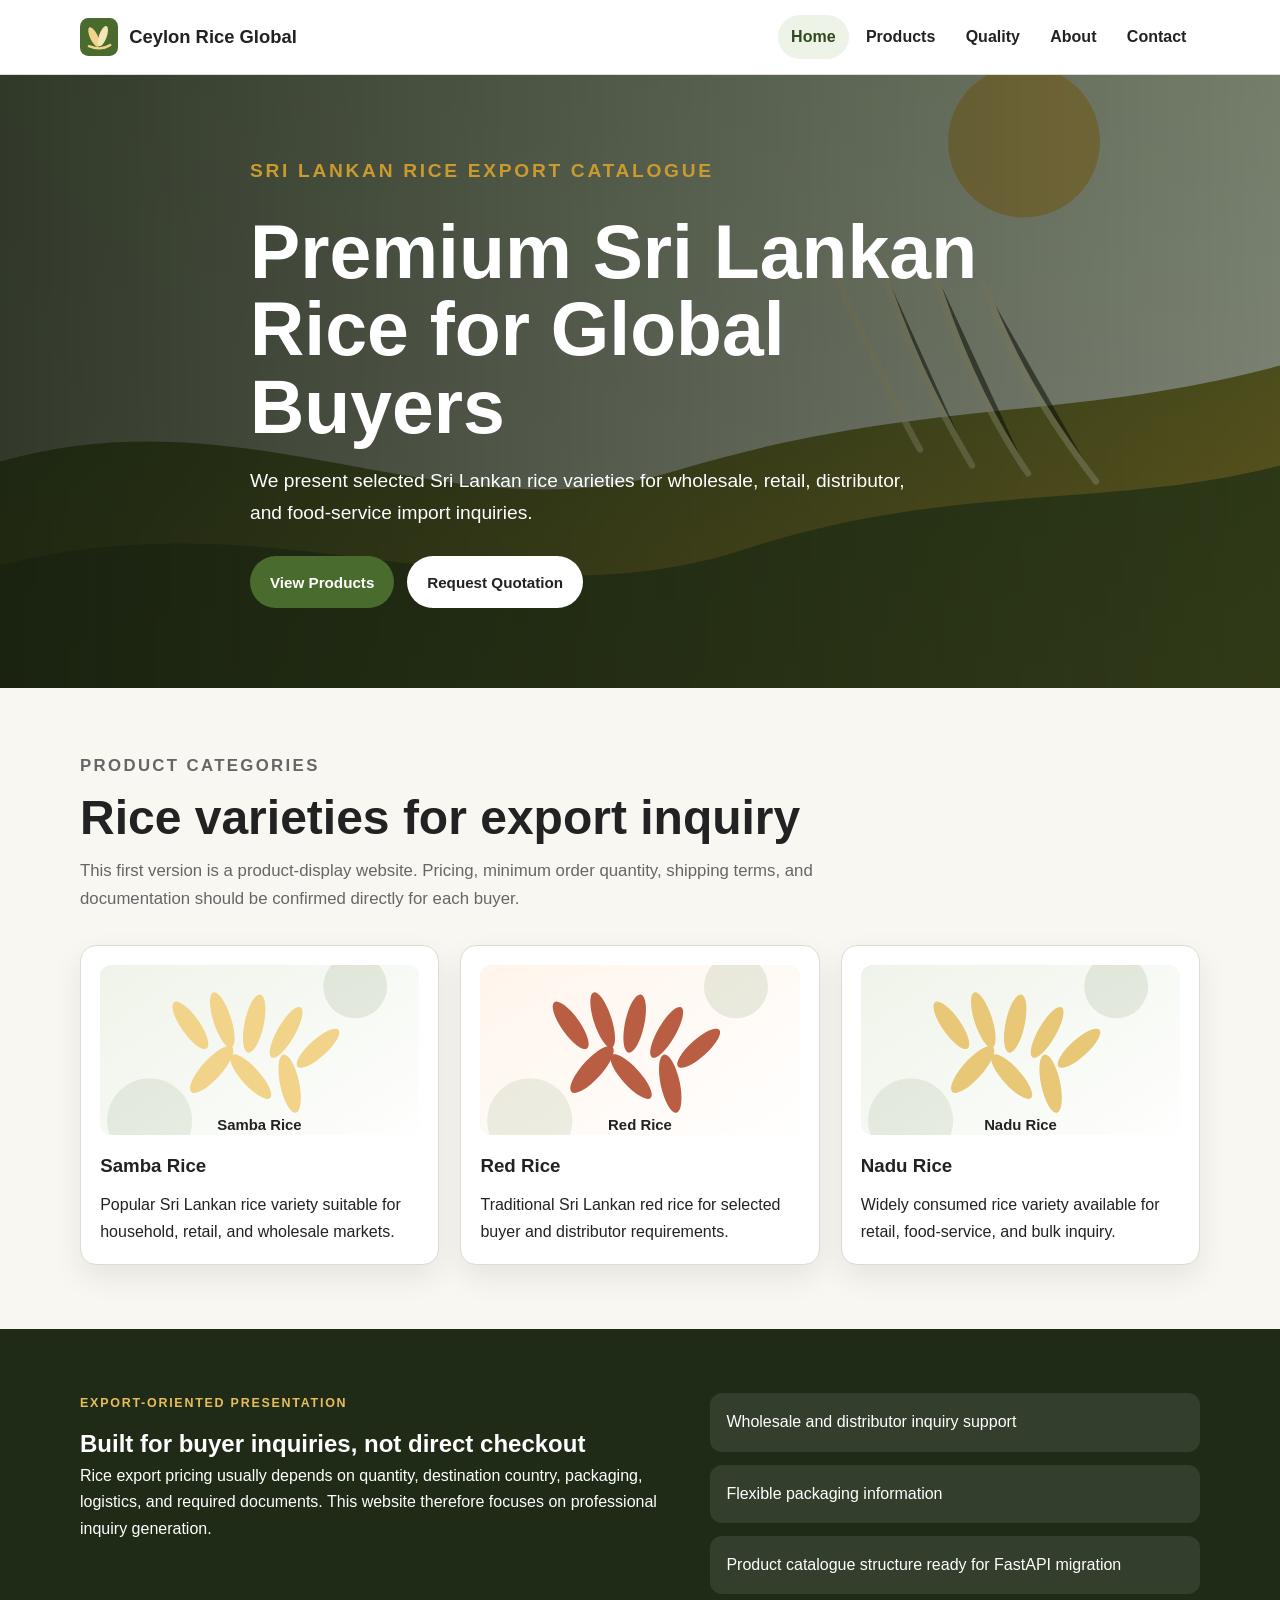
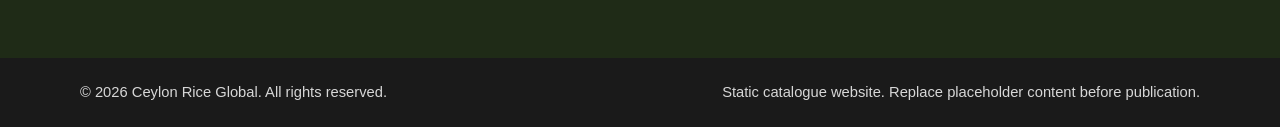
==== index.html @ e0cfc541 "Initial rice export website" ====
<!DOCTYPE html>
<html lang="en">
<head>
  <meta charset="UTF-8" />
  <meta name="viewport" content="width=device-width, initial-scale=1.0" />

  <title>Ceylon Rice Global | Sri Lankan Rice Export Supplier</title>
  <meta name="description" content="A Sri Lankan rice export catalogue website for wholesale buyers, distributors, importers, and food-service businesses." />
  <link rel="icon" href="images/favicon.svg" type="image/svg+xml" />
  <link rel="stylesheet" href="css/style.css" />
</head>
<body>

<header class="site-header">
  <div class="container nav">
    <a class="brand" href="index.html" aria-label="Ceylon Rice Global home">
      <img src="images/favicon.svg" alt="" />
      <span>Ceylon Rice Global</span>
    </a>

    <nav aria-label="Main navigation">
      <a href="index.html" class="active">Home</a>
<a href="products.html" class="">Products</a>
<a href="quality.html" class="">Quality</a>
<a href="about.html" class="">About</a>
<a href="contact.html" class="">Contact</a>
    </nav>
  </div>
</header>

<main>
  <section class="hero">
    <div class="container hero-content">
      <p class="eyebrow">Sri Lankan Rice Export Catalogue</p>
      <h1>Premium Sri Lankan Rice for Global Buyers</h1>
      <p>
        We present selected Sri Lankan rice varieties for wholesale, retail,
        distributor, and food-service import inquiries.
      </p>

      <div class="hero-actions">
        <a class="btn primary" href="products.html">View Products</a>
        <a class="btn secondary" href="contact.html">Request Quotation</a>
      </div>
    </div>
  </section>

  <section class="container section">
    <div class="section-heading">
      <p class="eyebrow">Product categories</p>
      <h2>Rice varieties for export inquiry</h2>
      <p>
        This first version is a product-display website. Pricing, minimum order quantity,
        shipping terms, and documentation should be confirmed directly for each buyer.
      </p>
    </div>

    <div class="cards">
      <article class="card">
        <img src="images/samba-rice.svg" alt="Samba rice illustration" />
        <h3>Samba Rice</h3>
        <p>Popular Sri Lankan rice variety suitable for household, retail, and wholesale markets.</p>
      </article>

      <article class="card">
        <img src="images/red-rice.svg" alt="Red rice illustration" />
        <h3>Red Rice</h3>
        <p>Traditional Sri Lankan red rice for selected buyer and distributor requirements.</p>
      </article>

      <article class="card">
        <img src="images/nadu-rice.svg" alt="Nadu rice illustration" />
        <h3>Nadu Rice</h3>
        <p>Widely consumed rice variety available for retail, food-service, and bulk inquiry.</p>
      </article>
    </div>
  </section>

  <section class="feature-band">
    <div class="container feature-grid">
      <div>
        <p class="eyebrow">Export-oriented presentation</p>
        <h2>Built for buyer inquiries, not direct checkout</h2>
        <p>
          Rice export pricing usually depends on quantity, destination country,
          packaging, logistics, and required documents. This website therefore
          focuses on professional inquiry generation.
        </p>
      </div>

      <div class="feature-list">
        <p>Wholesale and distributor inquiry support</p>
        <p>Flexible packaging information</p>
        <p>Product catalogue structure ready for FastAPI migration</p>
      </div>
    </div>
  </section>
</main>

<footer class="site-footer">
  <div class="container footer-grid">
    <p>&copy; 2026 Ceylon Rice Global. All rights reserved.</p>
    <p>Static catalogue website. Replace placeholder content before publication.</p>
  </div>
</footer>

</body>
</html>
---- css/style.css ----
* {
  box-sizing: border-box;
  margin: 0;
  padding: 0;
}

:root {
  --bg: #f8f7f2;
  --surface: #ffffff;
  --text: #222222;
  --muted: #666666;
  --line: #dedbd2;
  --primary: #496b2d;
  --primary-dark: #31491f;
  --accent: #c99a2e;
  --danger-bg: #fff4e5;
  --danger-border: #f0c26b;
  --radius: 16px;
  --shadow: 0 12px 30px rgba(0, 0, 0, 0.08);
}

body {
  font-family: Arial, Helvetica, sans-serif;
  line-height: 1.65;
  color: var(--text);
  background: var(--bg);
}

img {
  max-width: 100%;
  display: block;
}

a {
  color: var(--primary-dark);
}

.container {
  width: min(92%, 1120px);
  margin: 0 auto;
}

.site-header {
  background: rgba(255, 255, 255, 0.95);
  border-bottom: 1px solid var(--line);
  position: sticky;
  top: 0;
  z-index: 20;
  backdrop-filter: blur(10px);
}

.nav {
  min-height: 74px;
  display: flex;
  justify-content: space-between;
  align-items: center;
  gap: 1.5rem;
}

.brand {
  display: inline-flex;
  align-items: center;
  gap: 0.7rem;
  text-decoration: none;
  color: var(--text);
  font-weight: 800;
  font-size: 1.15rem;
}

.brand img {
  width: 38px;
  height: 38px;
}

nav {
  display: flex;
  gap: 0.2rem;
  flex-wrap: wrap;
  justify-content: flex-end;
}

nav a {
  text-decoration: none;
  color: var(--text);
  font-weight: 700;
  padding: 0.55rem 0.85rem;
  border-radius: 999px;
}

nav a:hover,
nav a.active {
  background: #eef3e8;
  color: var(--primary-dark);
}

.hero {
  min-height: 560px;
  color: white;
  display: flex;
  align-items: center;
  background:
    linear-gradient(90deg, rgba(20, 27, 13, 0.86), rgba(20, 27, 13, 0.52)),
    url("../images/rice-hero.svg");
  background-size: cover;
  background-position: center;
}

.hero-content {
  max-width: 780px;
  padding: 5rem 0;
}

.eyebrow {
  text-transform: uppercase;
  letter-spacing: 0.14em;
  font-size: 0.78rem;
  font-weight: 800;
  color: var(--accent);
  margin-bottom: 0.6rem;
}

.hero h1 {
  font-size: clamp(2.4rem, 6vw, 4.7rem);
  line-height: 1.03;
  margin-bottom: 1.2rem;
}

.hero p {
  font-size: 1.2rem;
  max-width: 660px;
  margin-bottom: 1.7rem;
}

.hero-actions,
.actions {
  display: flex;
  gap: 0.8rem;
  flex-wrap: wrap;
}

.btn {
  display: inline-flex;
  align-items: center;
  justify-content: center;
  border: 0;
  text-decoration: none;
  border-radius: 999px;
  padding: 0.85rem 1.25rem;
  font-weight: 800;
  cursor: pointer;
  font-size: 0.95rem;
}

.btn.primary {
  background: var(--primary);
  color: white;
}

.btn.primary:hover {
  background: var(--primary-dark);
}

.btn.secondary {
  background: white;
  color: var(--text);
}

.section {
  padding: 4rem 0;
}

.page {
  min-height: 70vh;
}

.section-heading {
  max-width: 780px;
  margin-bottom: 2rem;
}

.section-heading h1,
.section-heading h2 {
  font-size: clamp(2rem, 4vw, 3rem);
  line-height: 1.15;
  margin-bottom: 0.8rem;
}

.section-heading p {
  color: var(--muted);
  font-size: 1.05rem;
}

.cards,
.product-grid,
.content-grid {
  display: grid;
  grid-template-columns: repeat(3, minmax(0, 1fr));
  gap: 1.3rem;
}

.card,
.product-card,
.panel {
  background: var(--surface);
  border: 1px solid var(--line);
  border-radius: var(--radius);
  box-shadow: var(--shadow);
}

.card {
  padding: 1.2rem;
}

.card img {
  width: 100%;
  height: 170px;
  object-fit: cover;
  border-radius: 12px;
  margin-bottom: 1rem;
  background: #eef3e8;
}

.card h3,
.panel h2,
.product-card h3 {
  margin-bottom: 0.65rem;
}

.product-card {
  overflow: hidden;
}

.product-card img {
  width: 100%;
  height: 220px;
  object-fit: cover;
  background: #eef3e8;
}

.product-content {
  padding: 1.2rem;
}

.product-content p {
  margin-bottom: 0.65rem;
}

.meta {
  color: var(--muted);
  font-size: 0.95rem;
}

.badges {
  display: flex;
  flex-wrap: wrap;
  gap: 0.45rem;
  margin: 0.8rem 0 1rem;
}

.badge {
  background: #eef3e8;
  color: var(--primary-dark);
  border-radius: 999px;
  padding: 0.25rem 0.65rem;
  font-weight: 700;
  font-size: 0.82rem;
}

.feature-band {
  background: #1f2b17;
  color: white;
  padding: 4rem 0;
}

.feature-band .eyebrow {
  color: #e7be5a;
}

.feature-grid,
.about-layout,
.contact-layout {
  display: grid;
  grid-template-columns: 1.1fr 0.9fr;
  gap: 2rem;
  align-items: start;
}

.feature-list {
  display: grid;
  gap: 0.8rem;
}

.feature-list p {
  background: rgba(255, 255, 255, 0.09);
  padding: 1rem;
  border-radius: 12px;
}

.panel {
  padding: 1.4rem;
}

.panel ul {
  margin-left: 1.2rem;
}

.panel li {
  margin-bottom: 0.5rem;
}

.warning {
  background: var(--danger-bg);
  border-color: var(--danger-border);
}

.about-layout p {
  margin-bottom: 1rem;
}

form {
  display: grid;
  gap: 1rem;
}

label {
  display: grid;
  gap: 0.35rem;
  font-weight: 700;
}

input,
textarea {
  width: 100%;
  border: 1px solid var(--line);
  border-radius: 10px;
  padding: 0.85rem;
  font: inherit;
  background: white;
}

textarea {
  resize: vertical;
}

.small-note {
  color: var(--muted);
  font-size: 0.92rem;
  margin-top: 1rem;
}

.site-footer {
  background: #1a1a1a;
  color: white;
  padding: 1.4rem 0;
}

.footer-grid {
  display: flex;
  justify-content: space-between;
  gap: 1rem;
  flex-wrap: wrap;
  color: #d7d7d7;
  font-size: 0.92rem;
}

@media (max-width: 850px) {
  .nav,
  .feature-grid,
  .about-layout,
  .contact-layout {
    grid-template-columns: 1fr;
    flex-direction: column;
  }

  .nav {
    align-items: flex-start;
    padding: 1rem 0;
  }

  nav {
    justify-content: flex-start;
  }

  .cards,
  .product-grid,
  .content-grid {
    grid-template-columns: 1fr;
  }

  .hero {
    min-height: 500px;
  }
}
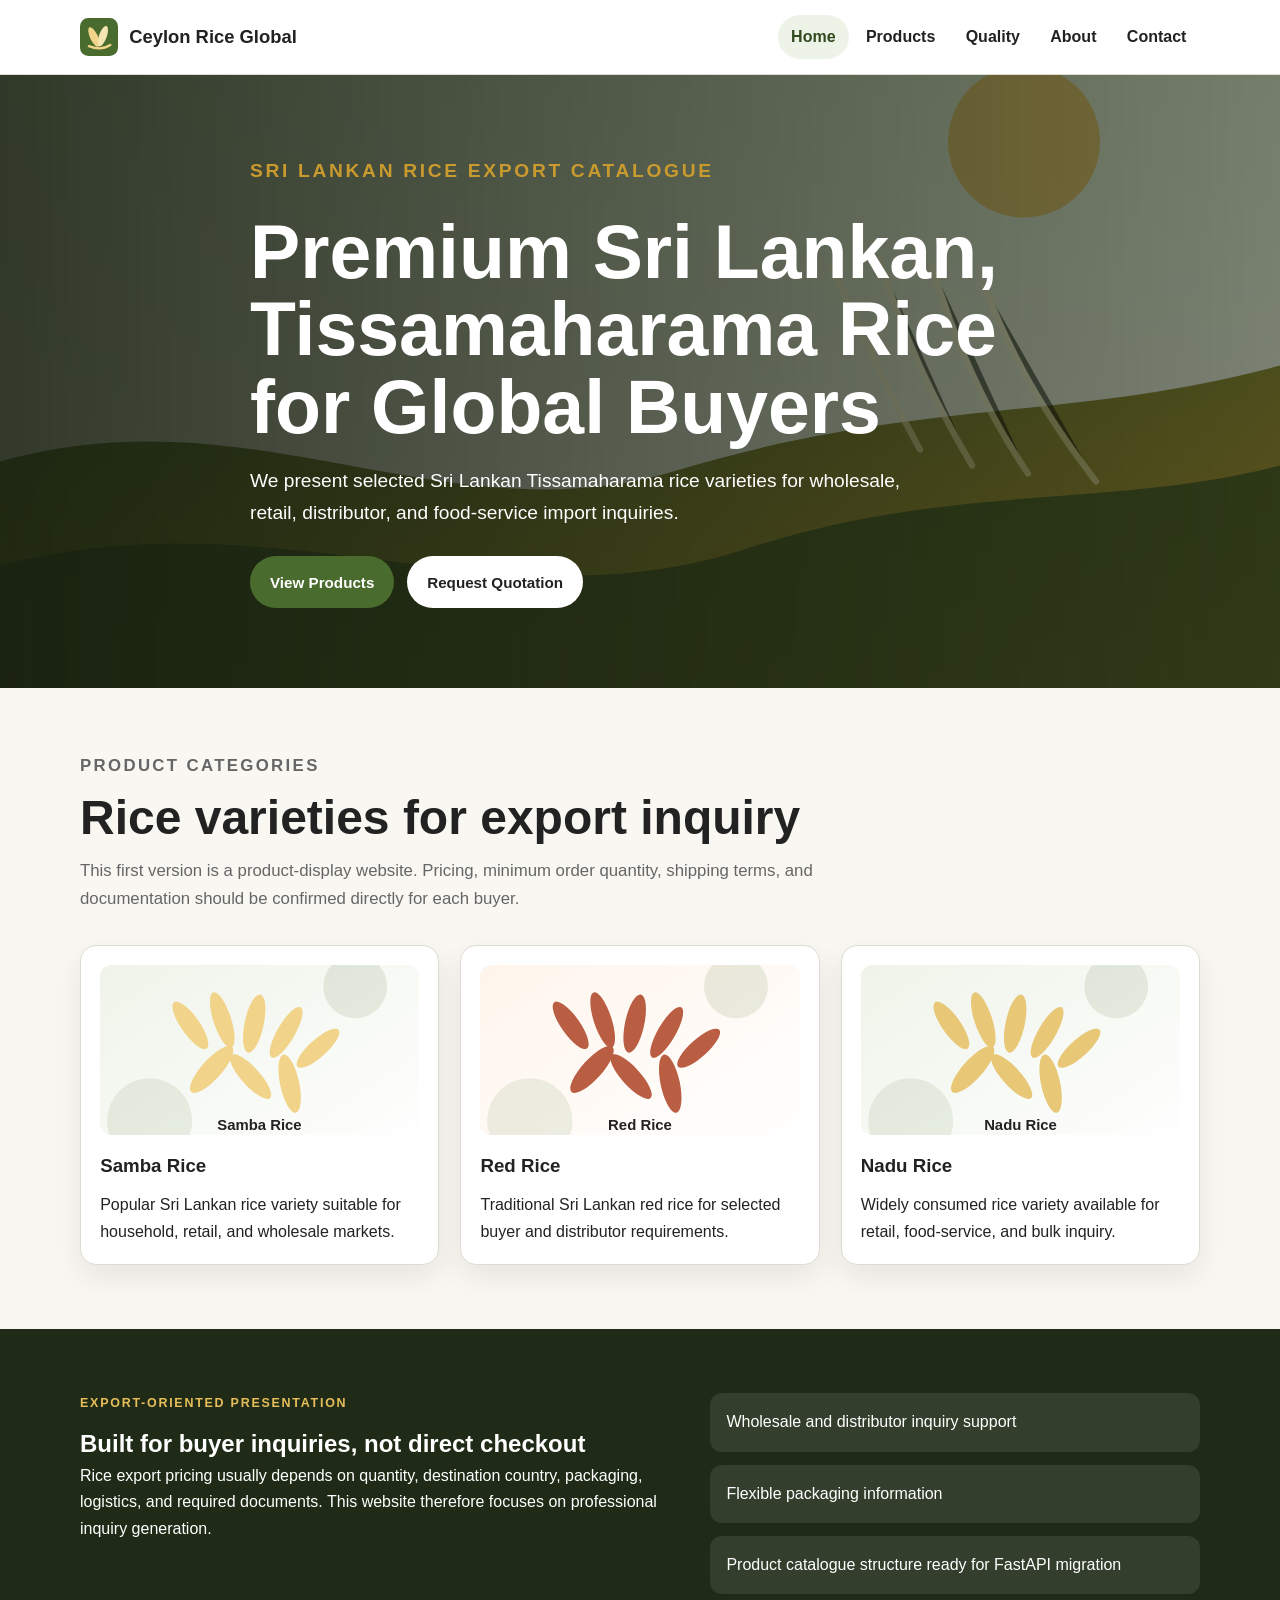
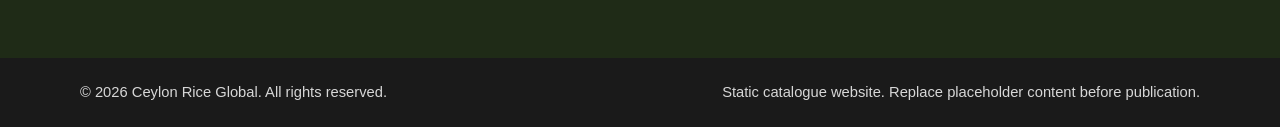
==== commit 4c6ce9c3: "Title change" ====
--- a/index.html
+++ b/index.html
@@ -4,7 +4,7 @@
   <meta charset="UTF-8" />
   <meta name="viewport" content="width=device-width, initial-scale=1.0" />
 
-  <title>Ceylon Rice Global | Sri Lankan Rice Export Supplier</title>
+  <title>Tissamaharama Ceylon Rice Global | Sri Lankan Rice Export Supplier</title>
   <meta name="description" content="A Sri Lankan rice export catalogue website for wholesale buyers, distributors, importers, and food-service businesses." />
   <link rel="icon" href="images/favicon.svg" type="image/svg+xml" />
   <link rel="stylesheet" href="css/style.css" />
@@ -32,9 +32,9 @@
   <section class="hero">
     <div class="container hero-content">
       <p class="eyebrow">Sri Lankan Rice Export Catalogue</p>
-      <h1>Premium Sri Lankan Rice for Global Buyers</h1>
+      <h1>Premium Sri Lankan, Tissamaharama Rice for Global Buyers</h1>
       <p>
-        We present selected Sri Lankan rice varieties for wholesale, retail,
+        We present selected Sri Lankan Tissamaharama rice varieties for wholesale, retail,
         distributor, and food-service import inquiries.
       </p>
 
